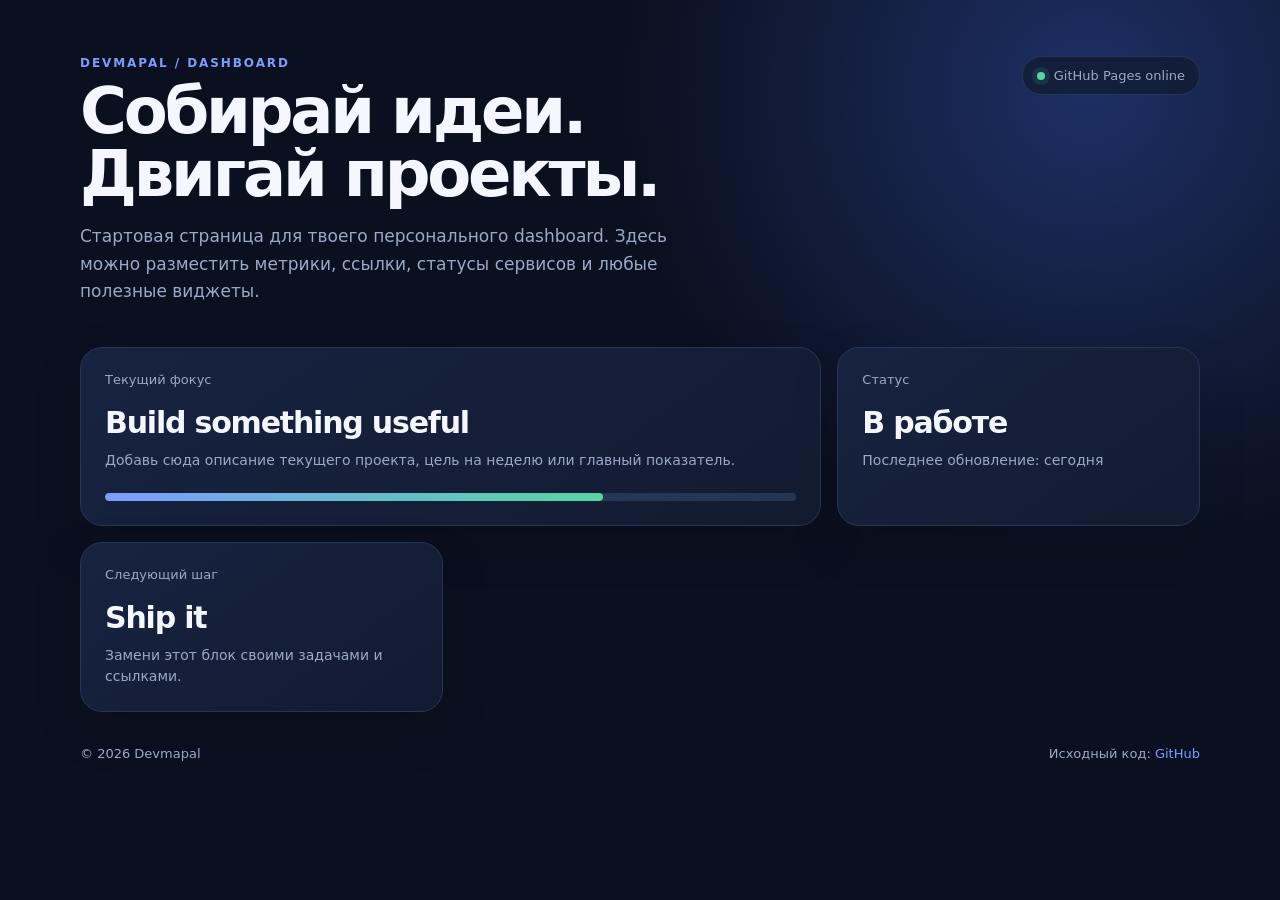
==== index.html @ 56e6448f "Create Devmapal dashboard" ====
<!doctype html>
<html lang="ru">
<head>
  <meta charset="utf-8">
  <meta name="viewport" content="width=device-width, initial-scale=1">
  <meta name="description" content="Devmapal — персональный dashboard для разработчика.">
  <title>Devmapal Dashboard</title>
  <style>
    :root { color-scheme: dark; --bg:#0b1020; --panel:#131b31; --panel-2:#192440; --text:#f4f7ff; --muted:#9aa9c7; --accent:#7c9cff; --green:#55d6a0; --line:#263655; }
    * { box-sizing: border-box; }
    body { margin:0; min-height:100vh; font-family:Inter, ui-sans-serif, system-ui, -apple-system, BlinkMacSystemFont, "Segoe UI", sans-serif; background:radial-gradient(circle at 85% 10%, #1d2f64 0, transparent 34%), var(--bg); color:var(--text); }
    main { width:min(1120px, calc(100% - 40px)); margin:0 auto; padding:56px 0 40px; }
    header { display:flex; align-items:flex-start; justify-content:space-between; gap:24px; margin-bottom:42px; }
    .eyebrow { margin:0 0 10px; color:var(--accent); font-size:12px; font-weight:800; letter-spacing:.16em; text-transform:uppercase; }
    h1 { margin:0; font-size:clamp(34px, 6vw, 64px); line-height:.98; letter-spacing:-.05em; }
    .intro { max-width:600px; margin:18px 0 0; color:var(--muted); font-size:17px; line-height:1.6; }
    .status { display:flex; align-items:center; gap:9px; padding:11px 14px; border:1px solid var(--line); border-radius:999px; background:#101a30b8; color:var(--muted); font-size:13px; white-space:nowrap; }
    .dot { width:8px; height:8px; border-radius:50%; background:var(--green); box-shadow:0 0 0 5px #55d6a01c; }
    .dashboard-grid { display:grid; grid-template-columns:repeat(3, 1fr); gap:16px; }
    .card { min-height:170px; padding:24px; border:1px solid var(--line); border-radius:22px; background:linear-gradient(145deg, #172341, var(--panel)); box-shadow:0 18px 50px #00000024; }
    .card.wide { grid-column:span 2; }
    .label { margin:0 0 18px; color:var(--muted); font-size:13px; }
    .value { margin:0; font-size:30px; font-weight:750; letter-spacing:-.04em; }
    .detail { margin:10px 0 0; color:var(--muted); font-size:14px; line-height:1.5; }
    .bar { height:8px; margin-top:22px; overflow:hidden; border-radius:8px; background:#263655; }
    .bar span { display:block; width:72%; height:100%; border-radius:inherit; background:linear-gradient(90deg, var(--accent), var(--green)); }
    footer { display:flex; justify-content:space-between; gap:16px; margin-top:34px; color:var(--muted); font-size:13px; }
    a { color:var(--accent); text-decoration:none; } a:hover { text-decoration:underline; }
    @media (max-width:760px) { main { width:min(100% - 28px, 560px); padding-top:32px; } header { display:block; } .status { display:inline-flex; margin-top:24px; } .dashboard-grid { grid-template-columns:1fr; } .card.wide { grid-column:auto; } footer { display:block; } footer span { display:block; margin-top:8px; } }
  </style>
</head>
<body>
  <main>
    <header>
      <div>
        <p class="eyebrow">devmapal / dashboard</p>
        <h1>Собирай идеи.<br>Двигай проекты.</h1>
        <p class="intro">Стартовая страница для твоего персонального dashboard. Здесь можно разместить метрики, ссылки, статусы сервисов и любые полезные виджеты.</p>
      </div>
      <div class="status"><span class="dot"></span> GitHub Pages online</div>
    </header>

    <section class="dashboard-grid" aria-label="Dashboard overview">
      <article class="card wide"><p class="label">Текущий фокус</p><p class="value">Build something useful</p><p class="detail">Добавь сюда описание текущего проекта, цель на неделю или главный показатель.</p><div class="bar" aria-label="Progress 72 percent"><span></span></div></article>
      <article class="card"><p class="label">Статус</p><p class="value">В работе</p><p class="detail">Последнее обновление: сегодня</p></article>
      <article class="card"><p class="label">Следующий шаг</p><p class="value">Ship it</p><p class="detail">Замени этот блок своими задачами и ссылками.</p></article>
    </section>

    <footer><span>© 2026 Devmapal</span><span>Исходный код: <a href="https://github.com/devmapal58/devmapal58.github.io">GitHub</a></span></footer>
  </main>
</body>
</html>
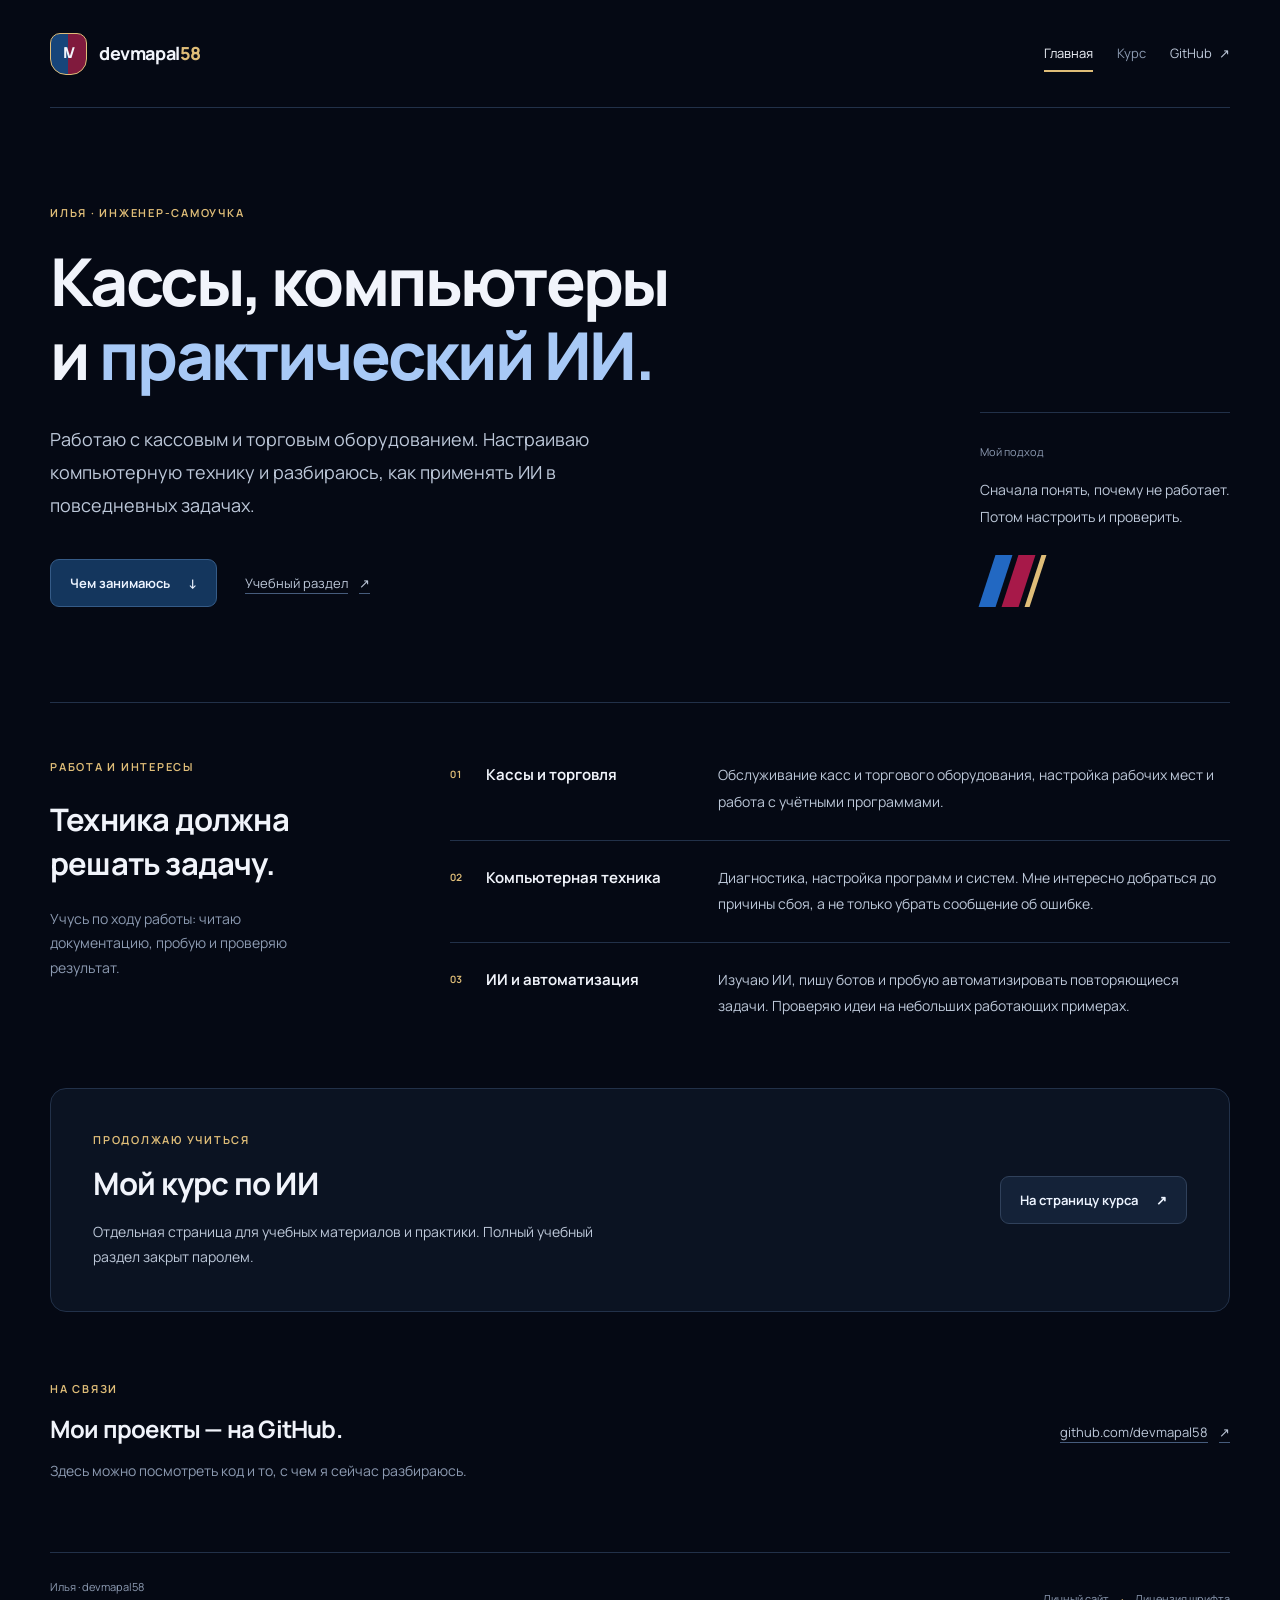
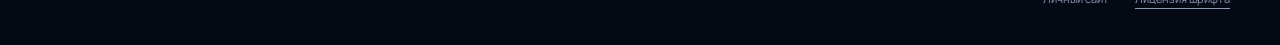
==== commit e6defcde: "[verified] feat: add engineer card and private course entry" ====
--- a/index.html
+++ b/index.html
@@ -3,50 +3,39 @@
 <head>
   <meta charset="utf-8">
   <meta name="viewport" content="width=device-width, initial-scale=1">
-  <meta name="description" content="Devmapal — персональный dashboard для разработчика.">
-  <title>Devmapal Dashboard</title>
-  <style>
-    :root { color-scheme: dark; --bg:#0b1020; --panel:#131b31; --panel-2:#192440; --text:#f4f7ff; --muted:#9aa9c7; --accent:#7c9cff; --green:#55d6a0; --line:#263655; }
-    * { box-sizing: border-box; }
-    body { margin:0; min-height:100vh; font-family:Inter, ui-sans-serif, system-ui, -apple-system, BlinkMacSystemFont, "Segoe UI", sans-serif; background:radial-gradient(circle at 85% 10%, #1d2f64 0, transparent 34%), var(--bg); color:var(--text); }
-    main { width:min(1120px, calc(100% - 40px)); margin:0 auto; padding:56px 0 40px; }
-    header { display:flex; align-items:flex-start; justify-content:space-between; gap:24px; margin-bottom:42px; }
-    .eyebrow { margin:0 0 10px; color:var(--accent); font-size:12px; font-weight:800; letter-spacing:.16em; text-transform:uppercase; }
-    h1 { margin:0; font-size:clamp(34px, 6vw, 64px); line-height:.98; letter-spacing:-.05em; }
-    .intro { max-width:600px; margin:18px 0 0; color:var(--muted); font-size:17px; line-height:1.6; }
-    .status { display:flex; align-items:center; gap:9px; padding:11px 14px; border:1px solid var(--line); border-radius:999px; background:#101a30b8; color:var(--muted); font-size:13px; white-space:nowrap; }
-    .dot { width:8px; height:8px; border-radius:50%; background:var(--green); box-shadow:0 0 0 5px #55d6a01c; }
-    .dashboard-grid { display:grid; grid-template-columns:repeat(3, 1fr); gap:16px; }
-    .card { min-height:170px; padding:24px; border:1px solid var(--line); border-radius:22px; background:linear-gradient(145deg, #172341, var(--panel)); box-shadow:0 18px 50px #00000024; }
-    .card.wide { grid-column:span 2; }
-    .label { margin:0 0 18px; color:var(--muted); font-size:13px; }
-    .value { margin:0; font-size:30px; font-weight:750; letter-spacing:-.04em; }
-    .detail { margin:10px 0 0; color:var(--muted); font-size:14px; line-height:1.5; }
-    .bar { height:8px; margin-top:22px; overflow:hidden; border-radius:8px; background:#263655; }
-    .bar span { display:block; width:72%; height:100%; border-radius:inherit; background:linear-gradient(90deg, var(--accent), var(--green)); }
-    footer { display:flex; justify-content:space-between; gap:16px; margin-top:34px; color:var(--muted); font-size:13px; }
-    a { color:var(--accent); text-decoration:none; } a:hover { text-decoration:underline; }
-    @media (max-width:760px) { main { width:min(100% - 28px, 560px); padding-top:32px; } header { display:block; } .status { display:inline-flex; margin-top:24px; } .dashboard-grid { grid-template-columns:1fr; } .card.wide { grid-column:auto; } footer { display:block; } footer span { display:block; margin-top:8px; } }
-  </style>
+  <meta name="description" content="Илья, инженер-самоучка. Обслуживаю кассы и компьютерную технику, изучаю ИИ и автоматизацию на практических задачах.">
+  <meta name="theme-color" content="#050914">
+  <title>Илья — кассы, компьютерная техника и ИИ</title>
+  <link rel="canonical" href="https://devmapal58.github.io/">
+  <link rel="stylesheet" href="/style.css?v=card-20261120">
 </head>
 <body>
-  <main>
-    <header>
-      <div>
-        <p class="eyebrow">devmapal / dashboard</p>
-        <h1>Собирай идеи.<br>Двигай проекты.</h1>
-        <p class="intro">Стартовая страница для твоего персонального dashboard. Здесь можно разместить метрики, ссылки, статусы сервисов и любые полезные виджеты.</p>
+  <a class="skip-link" href="#main">К содержимому</a>
+  <header class="site-header wrap">
+    <a class="brand" href="/" aria-label="Илья, на главную"><span class="brand-mark" aria-hidden="true">IV</span><span>devmapal<span class="brand-number">58</span></span></a>
+    <nav class="site-nav" aria-label="Основная навигация"><a href="/" aria-current="page">Главная</a><a href="/course/">Курс</a><a class="external-nav" href="https://github.com/devmapal58" target="_blank" rel="noopener noreferrer">GitHub <span aria-hidden="true">↗</span></a></nav>
+  </header>
+  <main id="main">
+    <section class="hero wrap" aria-labelledby="intro-title">
+      <div class="hero-copy">
+        <p class="eyebrow">Илья · инженер-самоучка</p>
+        <h1 id="intro-title">Кассы, компьютеры<br>и <span>практический ИИ.</span></h1>
+        <p class="lead">Работаю с кассовым и торговым оборудованием. Настраиваю компьютерную технику и разбираюсь, как применять ИИ в повседневных задачах.</p>
+        <div class="hero-actions"><a class="button" href="#practice">Чем занимаюсь <span aria-hidden="true">↓</span></a><a class="text-link" href="/course/">Учебный раздел <span aria-hidden="true">↗</span></a></div>
       </div>
-      <div class="status"><span class="dot"></span> GitHub Pages online</div>
-    </header>
-
-    <section class="dashboard-grid" aria-label="Dashboard overview">
-      <article class="card wide"><p class="label">Текущий фокус</p><p class="value">Build something useful</p><p class="detail">Добавь сюда описание текущего проекта, цель на неделю или главный показатель.</p><div class="bar" aria-label="Progress 72 percent"><span></span></div></article>
-      <article class="card"><p class="label">Статус</p><p class="value">В работе</p><p class="detail">Последнее обновление: сегодня</p></article>
-      <article class="card"><p class="label">Следующий шаг</p><p class="value">Ship it</p><p class="detail">Замени этот блок своими задачами и ссылками.</p></article>
+      <aside class="hero-note" aria-label="Мой подход"><span class="note-label">Мой подход</span><p>Сначала понять, почему не работает.<br>Потом настроить и проверить.</p><div class="identity-stripes" aria-hidden="true"><i></i><i></i><i></i></div></aside>
     </section>
-
-    <footer><span>© 2026 Devmapal</span><span>Исходный код: <a href="https://github.com/devmapal58/devmapal58.github.io">GitHub</a></span></footer>
+    <section id="practice" class="practice wrap" aria-labelledby="practice-title">
+      <div class="section-intro"><p class="eyebrow">Работа и интересы</p><h2 id="practice-title">Техника должна<br>решать задачу.</h2><p>Учусь по ходу работы: читаю документацию, пробую и проверяю результат.</p></div>
+      <dl class="practice-list">
+        <div><dt><span class="item-number" aria-hidden="true">01</span>Кассы и торговля</dt><dd>Обслуживание касс и торгового оборудования, настройка рабочих мест и работа с учётными программами.</dd></div>
+        <div><dt><span class="item-number" aria-hidden="true">02</span>Компьютерная техника</dt><dd>Диагностика, настройка программ и систем. Мне интересно добраться до причины сбоя, а не только убрать сообщение об ошибке.</dd></div>
+        <div><dt><span class="item-number" aria-hidden="true">03</span>ИИ и автоматизация</dt><dd>Изучаю ИИ, пишу ботов и пробую автоматизировать повторяющиеся задачи. Проверяю идеи на небольших работающих примерах.</dd></div>
+      </dl>
+    </section>
+    <section class="learning wrap" aria-labelledby="learning-title"><div><p class="eyebrow">Продолжаю учиться</p><h2 id="learning-title">Мой курс по ИИ</h2><p>Отдельная страница для учебных материалов и практики. Полный учебный раздел закрыт паролем.</p></div><a class="button button-secondary" href="/course/">На страницу курса <span aria-hidden="true">↗</span></a></section>
+    <section class="contact wrap" aria-labelledby="contact-title"><div><p class="eyebrow">На связи</p><h2 id="contact-title">Мои проекты — на GitHub.</h2><p>Здесь можно посмотреть код и то, с чем я сейчас разбираюсь.</p></div><a class="text-link" href="https://github.com/devmapal58" target="_blank" rel="noopener noreferrer">github.com/devmapal58 <span aria-hidden="true">↗</span></a></section>
   </main>
+  <footer class="site-footer wrap"><span>Илья · devmapal58</span><span>Личный сайт <span class="footer-dot" aria-hidden="true">·</span> <a href="/FONT-LICENSE.txt">Лицензия шрифта</a></span></footer>
 </body>
 </html>
--- a/style.css
+++ b/style.css
@@ -0,0 +1,133 @@
+@font-face { font-family: "Manrope"; font-style: normal; font-weight: 200 800; font-display: swap; src: url([data-uri]) format("truetype"); }
+
+:root { color-scheme: dark; --bg: #050914; --surface: #0b1322; --text: #f1f4fb; --secondary: #bdc8d9; --muted: #8d9bb2; --blue: #2268c2; --claret: #a71949; --gold: #dfbd78; --line: #223149; }
+* { box-sizing: border-box; }
+html { scroll-behavior: smooth; scroll-padding-top: 24px; }
+body { margin: 0; background: var(--bg); color: var(--text); font-family: Manrope, sans-serif; font-size: 16px; line-height: 1.75; }
+a { color: inherit; text-underline-offset: 5px; }
+a:hover { color: var(--gold); }
+a:focus-visible { outline: 2px solid var(--gold); outline-offset: 5px; border-radius: 4px; }
+.wrap { width: min(1180px,calc(100% - 80px)); margin: 0 auto; }
+.skip-link { position: absolute; top: 8px; left: 16px; z-index: 20; padding: 12px 18px; background: var(--gold); color: var(--bg); transform: translateY(-160%); }
+.skip-link:focus { transform: translateY(0); color: var(--bg); }
+.site-header { display: flex; align-items: center; justify-content: space-between; gap: 20px; min-height: 108px; border-bottom: 1px solid var(--line); }
+.brand { display: inline-flex; align-items: center; gap: 12px; min-height: 44px; font-size: 18px; font-weight: 750; letter-spacing: -.4px; text-decoration: none; }
+.brand-number { color: var(--gold); }
+.brand-mark { display: grid; place-items: center; width: 37px; height: 42px; border: 1px solid var(--gold); border-radius: 10px 10px 16px 16px; background: linear-gradient(90deg,#17457a 0 50%,#801a3d 50%); color: #f1f4fb; font-size: 15px; font-weight: 800; letter-spacing: -1.3px; }
+.site-nav { display: flex; align-items: center; gap: 24px; }
+.site-nav a { display: inline-flex; align-items: center; gap: 7px; min-height: 44px; color: var(--muted); font-size: 13px; text-decoration: none; }
+.site-nav a[aria-current="page"] { color: var(--text); text-decoration: underline; text-decoration-color: var(--gold); text-decoration-thickness: 2px; text-underline-offset: 12px; }
+.site-nav a:hover { color: var(--text); }
+.site-nav .external-nav { color: var(--secondary); }
+.eyebrow { margin: 0 0 21px; color: var(--gold); font-size: 11px; font-weight: 650; letter-spacing: .16em; text-transform: uppercase; line-height: 1.7; }
+.hero { display: grid; grid-template-columns: minmax(0,1fr) 250px; gap: 62px; align-items: end; padding-top: 96px; padding-bottom: 95px; }
+h1 { margin: 0; font-size: clamp(39px,5.2vw,66px); font-weight: 750; line-height: 1.13; letter-spacing: -2.6px; text-wrap: balance; }
+h1 span { color: #a8c9f6; }
+.lead { max-width: 59ch; margin: 30px 0 0; color: var(--secondary); font-size: 18px; line-height: 1.85; text-wrap: pretty; }
+.hero-actions { display: flex; align-items: center; flex-wrap: wrap; gap: 28px; margin-top: 36px; }
+.button { display: inline-flex; justify-content: center; align-items: center; gap: 18px; min-height: 48px; padding: 12px 19px; border: 1px solid #355b87; border-radius: 9px; background: #14365d; color: #edf4ff; font-size: 13px; font-weight: 650; text-decoration: none; transition: background .15s ease,border-color .15s ease; }
+.button:hover { border-color: #6190c3; background: #1d4776; color: #fff; }
+.text-link { display: inline-flex; align-items: center; gap: 11px; min-height: 44px; color: var(--secondary); font-size: 13px; text-decoration: underline; text-decoration-color: #465c7c; }
+.hero-note { min-width: 0; padding-top: 23px; border-top: 1px solid var(--line); }
+.note-label { color: var(--muted); font-size: 11px; }
+.hero-note p { margin: 13px 0 25px; color: var(--secondary); font-size: 14px; line-height: 1.9; }
+.identity-stripes { display: flex; gap: 6px; width: fit-content; padding-left: 7px; }
+.identity-stripes i { display: block; width: 17px; height: 52px; background: var(--blue); transform: skewX(-18deg); }
+.identity-stripes i:nth-child(2) { background: var(--claret); }
+.identity-stripes i:nth-child(3) { width: 5px; background: var(--gold); }
+h2 { margin: 0; font-size: 31px; font-weight: 700; line-height: 1.4; letter-spacing: -.8px; text-wrap: pretty; }
+.practice { display: grid; grid-template-columns: 320px minmax(0,1fr); gap: 80px; padding: 55px 0 68px; border-top: 1px solid var(--line); }
+.section-intro > p:last-child { max-width: 28ch; margin: 22px 0 0; color: var(--muted); font-size: 14px; }
+.practice-list { margin: 0; }
+.practice-list > div { display: grid; grid-template-columns: 240px minmax(0,1fr); gap: 28px; padding: 24px 0; border-bottom: 1px solid var(--line); }
+.practice-list > div:first-child { padding-top: 4px; }
+.practice-list > div:last-child { border-bottom: 0; padding-bottom: 0; }
+.practice-list dt { display: flex; gap: 17px; font-size: 15px; font-weight: 650; }
+.item-number { flex: 0 0 19px; margin-top: 4px; color: var(--gold); font-size: 10px; font-variant-numeric: tabular-nums; }
+.practice-list dd { margin: 0; color: var(--secondary); font-size: 14px; line-height: 1.9; }
+.learning { display: flex; align-items: center; justify-content: space-between; gap: 36px; padding: 42px; border: 1px solid var(--line); border-radius: 16px; background: var(--surface); }
+.learning .eyebrow { margin-bottom: 12px; }
+.learning p:last-child { max-width: 57ch; margin: 15px 0 0; color: var(--secondary); font-size: 14px; }
+.learning > .button { flex-shrink: 0; }
+.button-secondary { background: #142238; border-color: #30415b; }
+.contact { display: flex; justify-content: space-between; align-items: center; gap: 28px; padding: 68px 0; }
+.contact .eyebrow { margin-bottom: 13px; }
+.contact h2 { font-size: 24px; }
+.contact p:last-child { margin: 14px 0 0; color: var(--muted); font-size: 14px; }
+.site-footer { display: flex; justify-content: space-between; flex-wrap: wrap; gap: 12px; padding: 24px 0; border-top: 1px solid var(--line); color: var(--muted); font-size: 11px; }
+.site-footer a { display: inline-flex; align-items: center; min-height: 44px; }
+.footer-dot { margin: 0 10px; color: var(--gold); }
+.course-page { padding-top: 32px; padding-bottom: 90px; }
+.breadcrumbs { display: flex; align-items: center; gap: 15px; color: var(--muted); font-size: 12px; }
+.breadcrumbs a { display: inline-flex; align-items: center; min-height: 44px; }
+.course-heading { max-width: 800px; padding: 44px 0 50px; }
+.course-heading h1 { font-size: clamp(40px,5.2vw,62px); }
+.course-heading .lead { margin-top: 24px; }
+.course-page-grid { display: grid; grid-template-areas: "about access"; grid-template-columns: minmax(0,1fr) 340px; align-items: start; gap: 90px; padding-top: 45px; border-top: 1px solid var(--line); }
+.course-about { grid-area: about; min-width: 0; color: var(--secondary); font-size: 17px; line-height: 1.9; }
+.course-about h2 { margin: 36px 0 20px; color: var(--text); font-size: 24px; }
+.course-about h2:first-child { margin-top: 0; }
+.course-about p { margin: 0 0 24px; text-wrap: pretty; }
+.back-link { margin-top: 16px; }
+.course-access { grid-area: access; padding: 28px; border: 1px solid var(--line); border-radius: 14px; background: var(--surface); }
+.course-access .eyebrow { margin-bottom: 14px; }
+.course-access h2 { font-size: 23px; }
+.course-access p:not(.eyebrow) { margin: 20px 0 24px; color: var(--secondary); font-size: 14px; line-height: 1.85; }
+.course-access .button { width: 100%; gap: 12px; }
+.course-access .access-note { margin-bottom: 0; color: var(--muted); font-size: 11px; }
+@media (max-width: 1050px) {
+  .hero { grid-template-columns: minmax(0,1fr) 210px; gap: 36px; }
+  .practice { grid-template-columns: 260px minmax(0,1fr); gap: 40px; }
+  .practice-list > div { grid-template-columns: minmax(0,1fr); gap: 12px; }
+  .practice-list dd { padding-left: 36px; }
+  .course-page-grid { grid-template-columns: minmax(0,1fr) 300px; gap: 45px; }
+}
+@media (max-width: 800px) {
+  .hero { grid-template-columns: minmax(0,1fr); padding-top: 66px; padding-bottom: 64px; }
+  .hero-copy { max-width: 680px; }
+  .hero-note { display: grid; grid-template-columns: 1fr auto; align-items: end; }
+  .hero-note .note-label { grid-column: 1; }
+  .hero-note p { grid-column: 1; margin-bottom: 0; }
+  .identity-stripes { grid-column: 2; grid-row: 1 / 3; margin-right: 12px; }
+  .practice { grid-template-columns: minmax(0,1fr); gap: 36px; }
+  .section-intro > p:last-child { max-width: 55ch; }
+  .learning, .contact { align-items: flex-start; flex-direction: column; gap: 22px; }
+  .course-page-grid { grid-template-areas: "access" "about"; grid-template-columns: minmax(0,1fr); gap: 38px; }
+  .course-access { max-width: 470px; }
+}
+@media (max-width: 650px) {
+  .wrap { width: calc(100% - 36px); }
+  .site-header { min-height: 88px; gap: 10px; }
+  .brand { gap: 9px; font-size: 14px; }
+  .brand-mark { width: 30px; height: 35px; font-size: 13px; }
+  .site-nav { gap: 15px; }
+  .site-nav a { font-size: 12px; }
+  .site-nav .external-nav { display: none; }
+  .hero { padding-top: 50px; padding-bottom: 50px; gap: 36px; }
+  h1 { font-size: clamp(36px,8.6vw,48px); line-height: 1.18; letter-spacing: -1.5px; }
+  .eyebrow { font-size: 10px; margin-bottom: 20px; }
+  .lead { margin-top: 25px; font-size: 16px; line-height: 1.85; }
+  .hero-actions { margin-top: 27px; gap: 12px 22px; }
+  .hero-note p { font-size: 13px; }
+  .identity-stripes i { height: 44px; width: 13px; }
+  h2 { font-size: 27px; }
+  .practice { padding-top: 39px; padding-bottom: 43px; gap: 28px; }
+  .practice-list > div { padding: 22px 0; }
+  .practice-list dt { font-size: 16px; }
+  .practice-list dd { font-size: 14px; }
+  .learning { padding: 26px; border-radius: 12px; }
+  .contact { padding: 46px 0; }
+  .contact h2 { font-size: 23px; }
+  .site-footer { flex-direction: column; padding-top: 20px; gap: 3px; }
+  .course-page { padding-top: 21px; padding-bottom: 50px; }
+  .course-heading { padding: 31px 0 35px; }
+  .course-heading h1 { font-size: 40px; letter-spacing: -1.5px; }
+  .course-page-grid { padding-top: 32px; gap: 32px; }
+  .course-about { font-size: 16px; }
+  .course-about h2 { font-size: 23px; }
+  .course-access { max-width: 100%; padding: 25px; }
+}
+@media (prefers-reduced-motion: reduce) {
+  html { scroll-behavior: auto; }
+  *, *::before, *::after { animation: none !important; transition: none !important; }
+}
